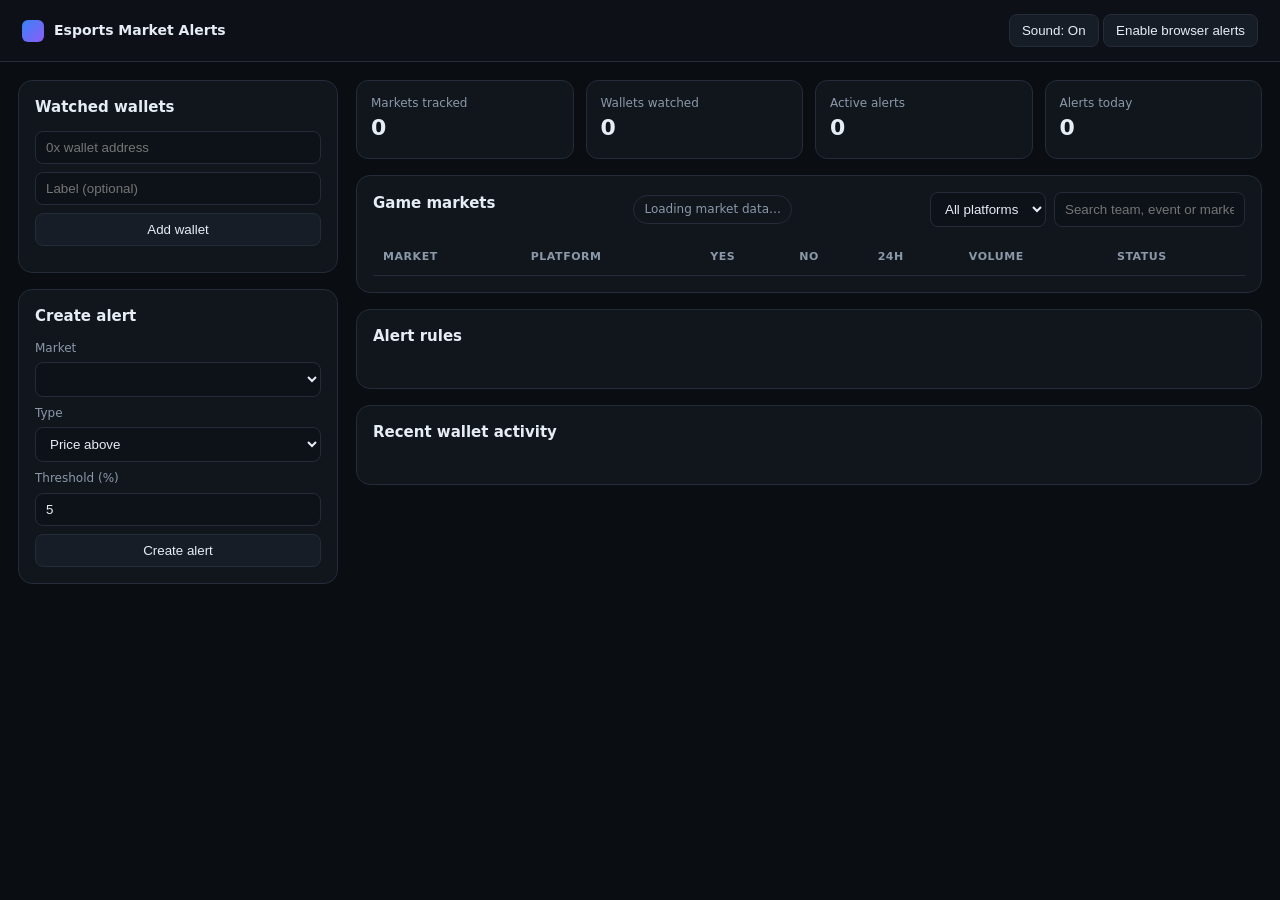
==== new/index.html @ 83a412f8 "included api" ====
<!doctype html>
<html lang="en">
<head>
<meta charset="utf-8">
<meta name="viewport" content="width=device-width, initial-scale=1">
<title>Esports Market Alerts</title>
<link rel="stylesheet" href="styles.css">
</head>
<body>
<header class="topbar">
  <div class="brand"><span class="logo"></span> Esports Market Alerts</div>
  <div class="top-actions">
    <button id="sound-toggle" class="ghost">Sound: On</button>
    <button id="browser-notifications" class="ghost">Enable browser alerts</button>
  </div>
</header>

<main class="layout">
  <aside class="sidebar">
    <section class="panel">
      <h2>Watched wallets</h2>
      <form id="wallet-form">
        <input id="wallet-address" placeholder="0x wallet address" required>
        <input id="wallet-label" placeholder="Label (optional)">
        <button type="submit">Add wallet</button>
      </form>
      <ul id="wallet-list" class="wallet-list"></ul>
    </section>

    <section class="panel">
      <h2>Create alert</h2>
      <form id="alert-form">
        <label>Market<select id="alert-market"></select></label>
        <label>Type
          <select id="alert-type">
            <option value="price_above">Price above</option>
            <option value="price_below">Price below</option>
            <option value="move">Price moves by</option>
            <option value="wallet_bet">Watched wallet bets</option>
          </select>
        </label>
        <label id="threshold-wrap">Threshold (%)<input id="alert-threshold" type="number" min="0.1" step="0.1" value="5"></label>
        <button type="submit">Create alert</button>
      </form>
    </section>
  </aside>

  <section class="content">
    <div class="stats">
      <div class="stat"><span>Markets tracked</span><strong id="stat-markets">0</strong></div>
      <div class="stat"><span>Wallets watched</span><strong id="stat-wallets">0</strong></div>
      <div class="stat"><span>Active alerts</span><strong id="stat-alerts">0</strong></div>
      <div class="stat"><span>Alerts today</span><strong id="stat-triggered">0</strong></div>
    </div>

    <div class="panel">
      <div class="panel-head">
        <h2>Game markets</h2>
        <span id="data-source" class="source">Loading market data…</span>
        <div class="filters">
          <select id="platform-filter">
            <option value="all">All platforms</option>
            <option value="polymarket">Polymarket</option>
            <option value="kalshi">Kalshi</option>
          </select>
          <input id="search" placeholder="Search team, event or market">
        </div>
      </div>
      <div class="table-wrap">
        <table>
          <thead><tr><th>Market</th><th>Platform</th><th>Yes</th><th>No</th><th>24h</th><th>Volume</th><th>Status</th></tr></thead>
          <tbody id="market-rows"></tbody>
        </table>
      </div>
    </div>

    <div class="panel">
      <div class="panel-head"><h2>Alert rules</h2></div>
      <ul id="alert-list" class="rule-list"></ul>
    </div>

    <div class="panel">
      <div class="panel-head"><h2>Recent wallet activity</h2></div>
      <ul id="activity-feed" class="activity"></ul>
    </div>
  </section>
</main>

<div id="toast-stack"></div>
<script src="js/mockData.js"></script>
<script src="js/app.js"></script>
<script src="js/polymarketApi.js"></script>
</body>
</html>
---- new/styles.css ----
:root{--bg:#0a0d12;--panel:#11161d;--panel-2:#161d26;--line:#232c38;--text:#e7edf5;--muted:#8b98a9;--green:#22c55e;--red:#ef4444;--blue:#3b82f6;--purple:#8b5cf6;--amber:#f59e0b}
*{box-sizing:border-box}body{margin:0;background:var(--bg);color:var(--text);font:14px/1.45 Inter,system-ui,sans-serif}
.topbar{display:flex;justify-content:space-between;align-items:center;padding:14px 22px;border-bottom:1px solid var(--line);background:#0d1117}
.brand{display:flex;gap:10px;align-items:center;font-weight:700}.logo{width:22px;height:22px;border-radius:6px;background:linear-gradient(135deg,var(--blue),var(--purple))}
button{background:var(--panel-2);color:var(--text);border:1px solid var(--line);border-radius:8px;padding:8px 12px;cursor:pointer}button:hover{border-color:#3a4757}
input,select{background:#0d1218;border:1px solid var(--line);color:var(--text);border-radius:8px;padding:8px 10px;width:100%}
.layout{display:grid;grid-template-columns:320px 1fr;gap:18px;padding:18px;max-width:1500px;margin:auto}
.sidebar{display:flex;flex-direction:column;gap:16px}.content{display:flex;flex-direction:column;gap:16px}
.panel{background:var(--panel);border:1px solid var(--line);border-radius:14px;padding:16px}.panel h2{margin:0 0 12px;font-size:15px}
.panel-head{display:flex;justify-content:space-between;align-items:center;gap:12px;margin-bottom:12px}
form{display:flex;flex-direction:column;gap:8px}label{display:flex;flex-direction:column;gap:5px;color:var(--muted);font-size:12px}
.wallet-list,.rule-list,.activity{list-style:none;margin:10px 0 0;padding:0;display:flex;flex-direction:column;gap:8px}
.wallet-list li,.rule-list li,.activity li{background:var(--panel-2);border:1px solid var(--line);border-radius:10px;padding:10px}
.wallet-list .addr{font-family:ui-monospace,monospace;font-size:12px;color:var(--muted)}
.remove{background:none;border:none;color:var(--red);padding:2px 6px}
.stats{display:grid;grid-template-columns:repeat(4,1fr);gap:12px}.stat{background:var(--panel);border:1px solid var(--line);border-radius:12px;padding:14px}
.stat span{display:block;color:var(--muted);font-size:12px}.stat strong{font-size:22px}
.table-wrap{overflow:auto}table{width:100%;border-collapse:collapse;min-width:760px}
th,td{text-align:left;padding:10px;border-bottom:1px solid var(--line);white-space:nowrap}th{color:var(--muted);font-size:11px;text-transform:uppercase;letter-spacing:.05em}
.up{color:var(--green)}.down{color:var(--red)}.badge{padding:3px 8px;border-radius:999px;font-size:11px;border:1px solid var(--line)}
.badge.live{color:var(--green);border-color:rgba(34,197,94,.4)}.badge.closed{color:var(--muted)}
.filters{display:flex;gap:8px}.filters select,.filters input{width:auto}
.source{font-size:12px;color:var(--muted);border:1px solid var(--line);padding:5px 10px;border-radius:999px}
.source.live{color:var(--green);border-color:rgba(34,197,94,.4)}.source.fallback{color:var(--amber);border-color:rgba(245,158,11,.4)}
#toast-stack{position:fixed;right:18px;bottom:18px;display:flex;flex-direction:column;gap:8px;z-index:50}
.toast{background:#161d26;border:1px solid var(--line);border-left:3px solid var(--blue);padding:12px 14px;border-radius:10px;min-width:290px;box-shadow:0 10px 30px rgba(0,0,0,.35)}
.toast.alert{border-left-color:var(--amber)}
@media(max-width:980px){.layout{grid-template-columns:1fr}.stats{grid-template-columns:repeat(2,1fr)}}
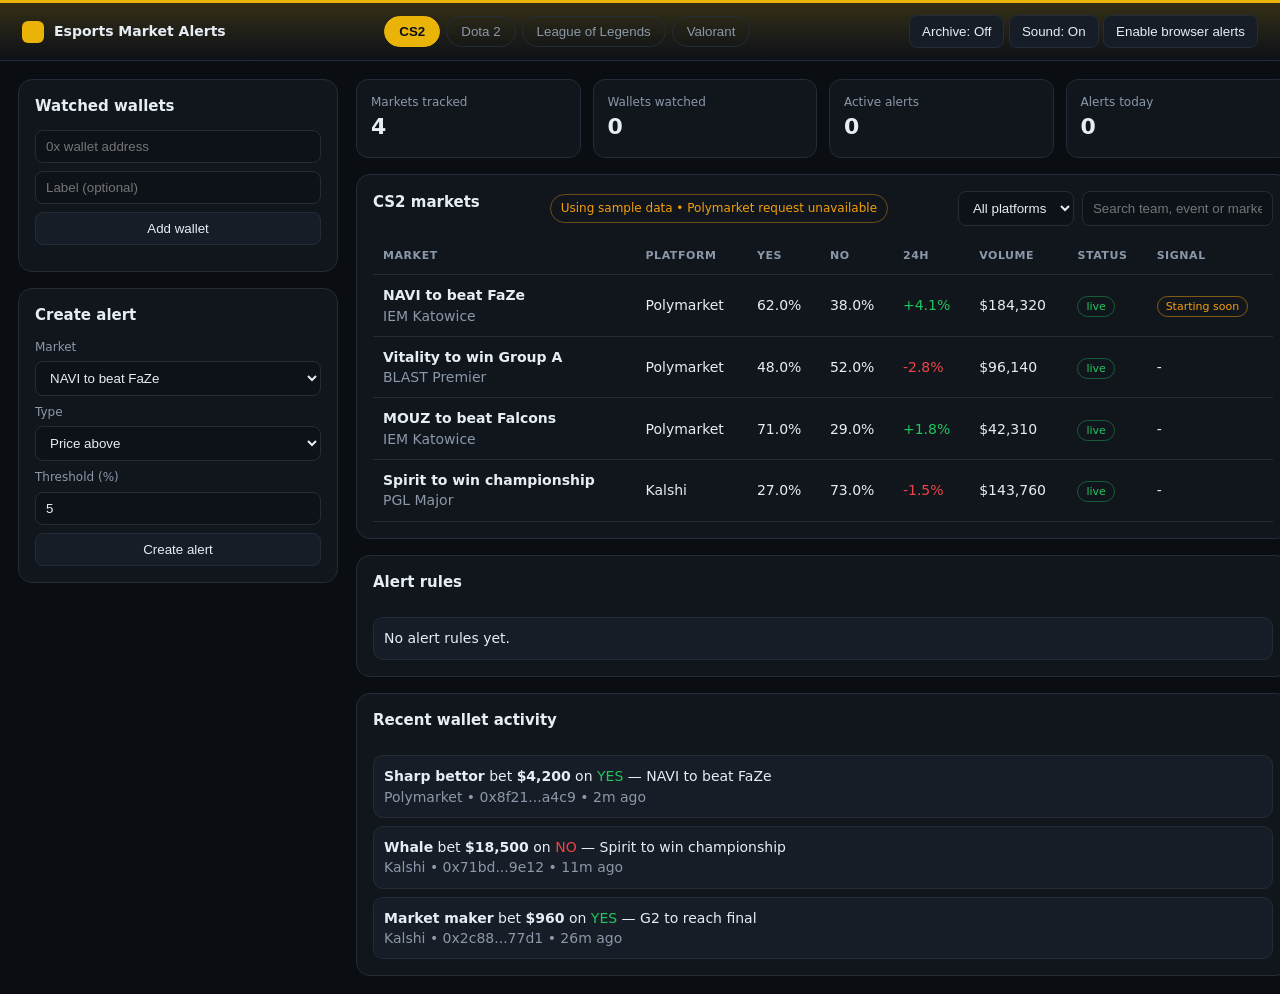
==== commit e7034c00: "fixed file order" ====
--- a/new/index.html
+++ b/new/index.html
@@ -6,10 +6,17 @@
 <title>Esports Market Alerts</title>
 <link rel="stylesheet" href="styles.css">
 </head>
-<body>
+<body data-game="cs2">
 <header class="topbar">
   <div class="brand"><span class="logo"></span> Esports Market Alerts</div>
+  <nav class="game-tabs" id="game-tabs">
+    <button class="game-tab active" data-game="cs2">CS2</button>
+    <button class="game-tab" data-game="dota2">Dota 2</button>
+    <button class="game-tab" data-game="lol">League of Legends</button>
+    <button class="game-tab" data-game="valorant">Valorant</button>
+  </nav>
   <div class="top-actions">
+    <button id="archive-toggle" class="ghost">Archive: Off</button>
     <button id="sound-toggle" class="ghost">Sound: On</button>
     <button id="browser-notifications" class="ghost">Enable browser alerts</button>
   </div>
@@ -55,7 +62,7 @@
 
     <div class="panel">
       <div class="panel-head">
-        <h2>Game markets</h2>
+        <h2 id="game-title">CS2 markets</h2>
         <span id="data-source" class="source">Loading market data…</span>
         <div class="filters">
           <select id="platform-filter">
@@ -68,7 +75,7 @@
       </div>
       <div class="table-wrap">
         <table>
-          <thead><tr><th>Market</th><th>Platform</th><th>Yes</th><th>No</th><th>24h</th><th>Volume</th><th>Status</th></tr></thead>
+          <thead><tr><th>Market</th><th>Platform</th><th>Yes</th><th>No</th><th>24h</th><th>Volume</th><th>Status</th><th>Signal</th></tr></thead>
           <tbody id="market-rows"></tbody>
         </table>
       </div>
--- a/new/styles.css
+++ b/new/styles.css
@@ -1,13 +1,19 @@
-:root{--bg:#0a0d12;--panel:#11161d;--panel-2:#161d26;--line:#232c38;--text:#e7edf5;--muted:#8b98a9;--green:#22c55e;--red:#ef4444;--blue:#3b82f6;--purple:#8b5cf6;--amber:#f59e0b}
+:root{--bg:#0a0d12;--panel:#11161d;--panel-2:#161d26;--line:#232c38;--text:#e7edf5;--muted:#8b98a9;--green:#22c55e;--red:#ef4444;--blue:#3b82f6;--purple:#8b5cf6;--amber:#f59e0b;--accent:#eab308}
+body[data-game="cs2"]{--accent:#eab308}
+body[data-game="dota2"]{--accent:#ef4444}
+body[data-game="lol"]{--accent:#3b82f6}
+body[data-game="valorant"]{--accent:#22d3ee}
 *{box-sizing:border-box}body{margin:0;background:var(--bg);color:var(--text);font:14px/1.45 Inter,system-ui,sans-serif}
-.topbar{display:flex;justify-content:space-between;align-items:center;padding:14px 22px;border-bottom:1px solid var(--line);background:#0d1117}
-.brand{display:flex;gap:10px;align-items:center;font-weight:700}.logo{width:22px;height:22px;border-radius:6px;background:linear-gradient(135deg,var(--blue),var(--purple))}
+.topbar{display:flex;justify-content:space-between;align-items:center;gap:14px;padding:12px 22px;border-bottom:1px solid var(--line);background:linear-gradient(180deg,color-mix(in srgb,var(--accent) 18%,#0d1117),#0d1117);border-top:3px solid var(--accent)}
+.brand{display:flex;gap:10px;align-items:center;font-weight:700}.logo{width:22px;height:22px;border-radius:6px;background:var(--accent)}
+.game-tabs{display:flex;gap:6px}.game-tab{background:transparent;border:1px solid var(--line);color:var(--muted);border-radius:999px;padding:7px 14px}
+.game-tab.active{color:#0b0f14;background:var(--accent);border-color:var(--accent);font-weight:700}
 button{background:var(--panel-2);color:var(--text);border:1px solid var(--line);border-radius:8px;padding:8px 12px;cursor:pointer}button:hover{border-color:#3a4757}
 input,select{background:#0d1218;border:1px solid var(--line);color:var(--text);border-radius:8px;padding:8px 10px;width:100%}
 .layout{display:grid;grid-template-columns:320px 1fr;gap:18px;padding:18px;max-width:1500px;margin:auto}
 .sidebar{display:flex;flex-direction:column;gap:16px}.content{display:flex;flex-direction:column;gap:16px}
 .panel{background:var(--panel);border:1px solid var(--line);border-radius:14px;padding:16px}.panel h2{margin:0 0 12px;font-size:15px}
-.panel-head{display:flex;justify-content:space-between;align-items:center;gap:12px;margin-bottom:12px}
+.panel-head{display:flex;justify-content:space-between;align-items:center;gap:12px;margin-bottom:12px;flex-wrap:wrap}
 form{display:flex;flex-direction:column;gap:8px}label{display:flex;flex-direction:column;gap:5px;color:var(--muted);font-size:12px}
 .wallet-list,.rule-list,.activity{list-style:none;margin:10px 0 0;padding:0;display:flex;flex-direction:column;gap:8px}
 .wallet-list li,.rule-list li,.activity li{background:var(--panel-2);border:1px solid var(--line);border-radius:10px;padding:10px}
@@ -15,14 +21,19 @@
 .remove{background:none;border:none;color:var(--red);padding:2px 6px}
 .stats{display:grid;grid-template-columns:repeat(4,1fr);gap:12px}.stat{background:var(--panel);border:1px solid var(--line);border-radius:12px;padding:14px}
 .stat span{display:block;color:var(--muted);font-size:12px}.stat strong{font-size:22px}
-.table-wrap{overflow:auto}table{width:100%;border-collapse:collapse;min-width:760px}
+.table-wrap{overflow:auto}table{width:100%;border-collapse:collapse;min-width:900px}
 th,td{text-align:left;padding:10px;border-bottom:1px solid var(--line);white-space:nowrap}th{color:var(--muted);font-size:11px;text-transform:uppercase;letter-spacing:.05em}
-.up{color:var(--green)}.down{color:var(--red)}.badge{padding:3px 8px;border-radius:999px;font-size:11px;border:1px solid var(--line)}
-.badge.live{color:var(--green);border-color:rgba(34,197,94,.4)}.badge.closed{color:var(--muted)}
+.up{color:var(--green)}.down{color:var(--red)}
+tr.suspicious{background:rgba(245,158,11,.10);box-shadow:inset 3px 0 0 var(--amber)}
+.badge{padding:3px 8px;border-radius:999px;font-size:11px;border:1px solid var(--line)}
+.badge.live{color:var(--green);border-color:rgba(34,197,94,.4)}
+.badge.closed{color:var(--muted)}
+.badge.suspicious{color:#0b0f14;background:var(--amber);border-color:var(--amber);font-weight:700}
+.badge.starting{color:var(--amber);border-color:rgba(245,158,11,.5)}
 .filters{display:flex;gap:8px}.filters select,.filters input{width:auto}
 .source{font-size:12px;color:var(--muted);border:1px solid var(--line);padding:5px 10px;border-radius:999px}
 .source.live{color:var(--green);border-color:rgba(34,197,94,.4)}.source.fallback{color:var(--amber);border-color:rgba(245,158,11,.4)}
 #toast-stack{position:fixed;right:18px;bottom:18px;display:flex;flex-direction:column;gap:8px;z-index:50}
 .toast{background:#161d26;border:1px solid var(--line);border-left:3px solid var(--blue);padding:12px 14px;border-radius:10px;min-width:290px;box-shadow:0 10px 30px rgba(0,0,0,.35)}
 .toast.alert{border-left-color:var(--amber)}
-@media(max-width:980px){.layout{grid-template-columns:1fr}.stats{grid-template-columns:repeat(2,1fr)}}+@media(max-width:1080px){.topbar{flex-wrap:wrap}.layout{grid-template-columns:1fr}.stats{grid-template-columns:repeat(2,1fr)}}
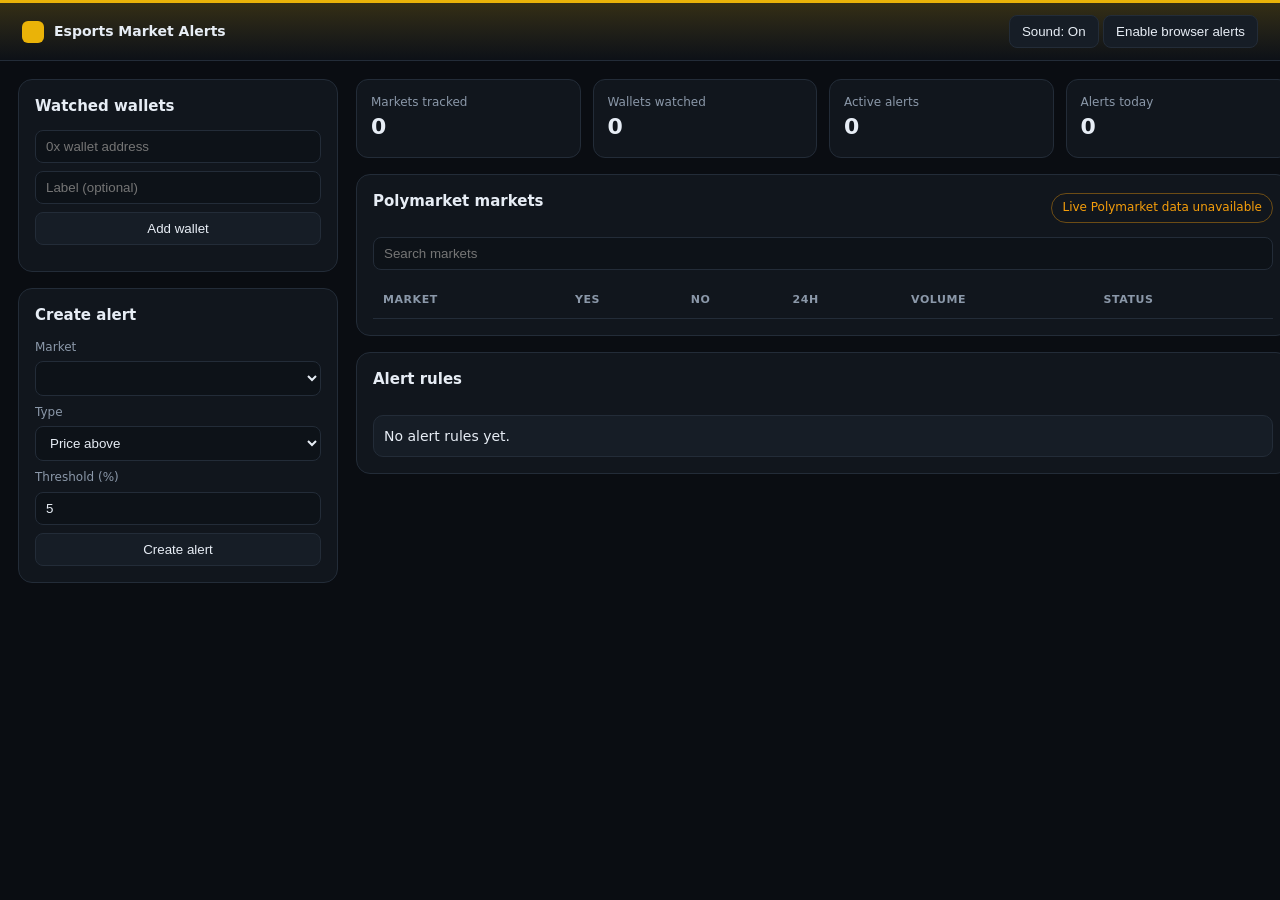
==== commit 0ee66d74: "fix" ====
--- a/new/index.html
+++ b/new/index.html
@@ -1,101 +1,83 @@
 <!doctype html>
 <html lang="en">
 <head>
-<meta charset="utf-8">
-<meta name="viewport" content="width=device-width, initial-scale=1">
-<title>Esports Market Alerts</title>
-<link rel="stylesheet" href="styles.css">
+  <meta charset="utf-8">
+  <meta name="viewport" content="width=device-width, initial-scale=1">
+  <title>Esports Market Alerts</title>
+  <link rel="stylesheet" href="styles.css">
 </head>
-<body data-game="cs2">
-<header class="topbar">
-  <div class="brand"><span class="logo"></span> Esports Market Alerts</div>
-  <nav class="game-tabs" id="game-tabs">
-    <button class="game-tab active" data-game="cs2">CS2</button>
-    <button class="game-tab" data-game="dota2">Dota 2</button>
-    <button class="game-tab" data-game="lol">League of Legends</button>
-    <button class="game-tab" data-game="valorant">Valorant</button>
-  </nav>
-  <div class="top-actions">
-    <button id="archive-toggle" class="ghost">Archive: Off</button>
-    <button id="sound-toggle" class="ghost">Sound: On</button>
-    <button id="browser-notifications" class="ghost">Enable browser alerts</button>
-  </div>
-</header>
+<body>
+  <header class="topbar">
+    <div class="brand"><span class="logo"></span> Esports Market Alerts</div>
+    <div class="top-actions">
+      <button id="sound-toggle">Sound: On</button>
+      <button id="browser-notifications">Enable browser alerts</button>
+    </div>
+  </header>
 
-<main class="layout">
-  <aside class="sidebar">
-    <section class="panel">
-      <h2>Watched wallets</h2>
-      <form id="wallet-form">
-        <input id="wallet-address" placeholder="0x wallet address" required>
-        <input id="wallet-label" placeholder="Label (optional)">
-        <button type="submit">Add wallet</button>
-      </form>
-      <ul id="wallet-list" class="wallet-list"></ul>
-    </section>
+  <main class="layout">
+    <aside class="sidebar">
+      <section class="panel">
+        <h2>Watched wallets</h2>
+        <form id="wallet-form">
+          <input id="wallet-address" placeholder="0x wallet address" required>
+          <input id="wallet-label" placeholder="Label (optional)">
+          <button type="submit">Add wallet</button>
+        </form>
+        <ul id="wallet-list" class="wallet-list"></ul>
+      </section>
 
-    <section class="panel">
-      <h2>Create alert</h2>
-      <form id="alert-form">
-        <label>Market<select id="alert-market"></select></label>
-        <label>Type
-          <select id="alert-type">
-            <option value="price_above">Price above</option>
-            <option value="price_below">Price below</option>
-            <option value="move">Price moves by</option>
-            <option value="wallet_bet">Watched wallet bets</option>
-          </select>
-        </label>
-        <label id="threshold-wrap">Threshold (%)<input id="alert-threshold" type="number" min="0.1" step="0.1" value="5"></label>
-        <button type="submit">Create alert</button>
-      </form>
-    </section>
-  </aside>
+      <section class="panel">
+        <h2>Create alert</h2>
+        <form id="alert-form">
+          <label>Market<select id="alert-market"></select></label>
+          <label>Type
+            <select id="alert-type">
+              <option value="price_above">Price above</option>
+              <option value="price_below">Price below</option>
+              <option value="move">Price moves by</option>
+            </select>
+          </label>
+          <label id="threshold-wrap">Threshold (%)<input id="alert-threshold" type="number" min="0.1" step="0.1" value="5"></label>
+          <button type="submit">Create alert</button>
+        </form>
+      </section>
+    </aside>
 
-  <section class="content">
-    <div class="stats">
-      <div class="stat"><span>Markets tracked</span><strong id="stat-markets">0</strong></div>
-      <div class="stat"><span>Wallets watched</span><strong id="stat-wallets">0</strong></div>
-      <div class="stat"><span>Active alerts</span><strong id="stat-alerts">0</strong></div>
-      <div class="stat"><span>Alerts today</span><strong id="stat-triggered">0</strong></div>
-    </div>
+    <section class="content">
+      <div class="stats">
+        <div class="stat"><span>Markets tracked</span><strong id="stat-markets">0</strong></div>
+        <div class="stat"><span>Wallets watched</span><strong id="stat-wallets">0</strong></div>
+        <div class="stat"><span>Active alerts</span><strong id="stat-alerts">0</strong></div>
+        <div class="stat"><span>Alerts today</span><strong id="stat-triggered">0</strong></div>
+      </div>
 
-    <div class="panel">
-      <div class="panel-head">
-        <h2 id="game-title">CS2 markets</h2>
-        <span id="data-source" class="source">Loading market data…</span>
-        <div class="filters">
-          <select id="platform-filter">
-            <option value="all">All platforms</option>
-            <option value="polymarket">Polymarket</option>
-            <option value="kalshi">Kalshi</option>
-          </select>
-          <input id="search" placeholder="Search team, event or market">
+      <div class="panel">
+        <div class="panel-head">
+          <h2>Polymarket markets</h2>
+          <span id="data-source" class="source">Loading live Polymarket data…</span>
+          <input id="search" placeholder="Search markets">
+        </div>
+        <div class="table-wrap">
+          <table>
+            <thead>
+              <tr><th>Market</th><th>Yes</th><th>No</th><th>24h</th><th>Volume</th><th>Status</th></tr>
+            </thead>
+            <tbody id="market-rows"></tbody>
+          </table>
         </div>
       </div>
-      <div class="table-wrap">
-        <table>
-          <thead><tr><th>Market</th><th>Platform</th><th>Yes</th><th>No</th><th>24h</th><th>Volume</th><th>Status</th><th>Signal</th></tr></thead>
-          <tbody id="market-rows"></tbody>
-        </table>
+
+      <div class="panel">
+        <div class="panel-head"><h2>Alert rules</h2></div>
+        <ul id="alert-list" class="rule-list"></ul>
       </div>
-    </div>
+    </section>
+  </main>
 
-    <div class="panel">
-      <div class="panel-head"><h2>Alert rules</h2></div>
-      <ul id="alert-list" class="rule-list"></ul>
-    </div>
+  <div id="toast-stack"></div>
 
-    <div class="panel">
-      <div class="panel-head"><h2>Recent wallet activity</h2></div>
-      <ul id="activity-feed" class="activity"></ul>
-    </div>
-  </section>
-</main>
-
-<div id="toast-stack"></div>
-<script src="js/mockData.js"></script>
-<script src="js/app.js"></script>
-<script src="js/polymarketApi.js"></script>
+  <script src="js/app.js"></script>
+  <script src="js/polymarketApi.js"></script>
 </body>
 </html>
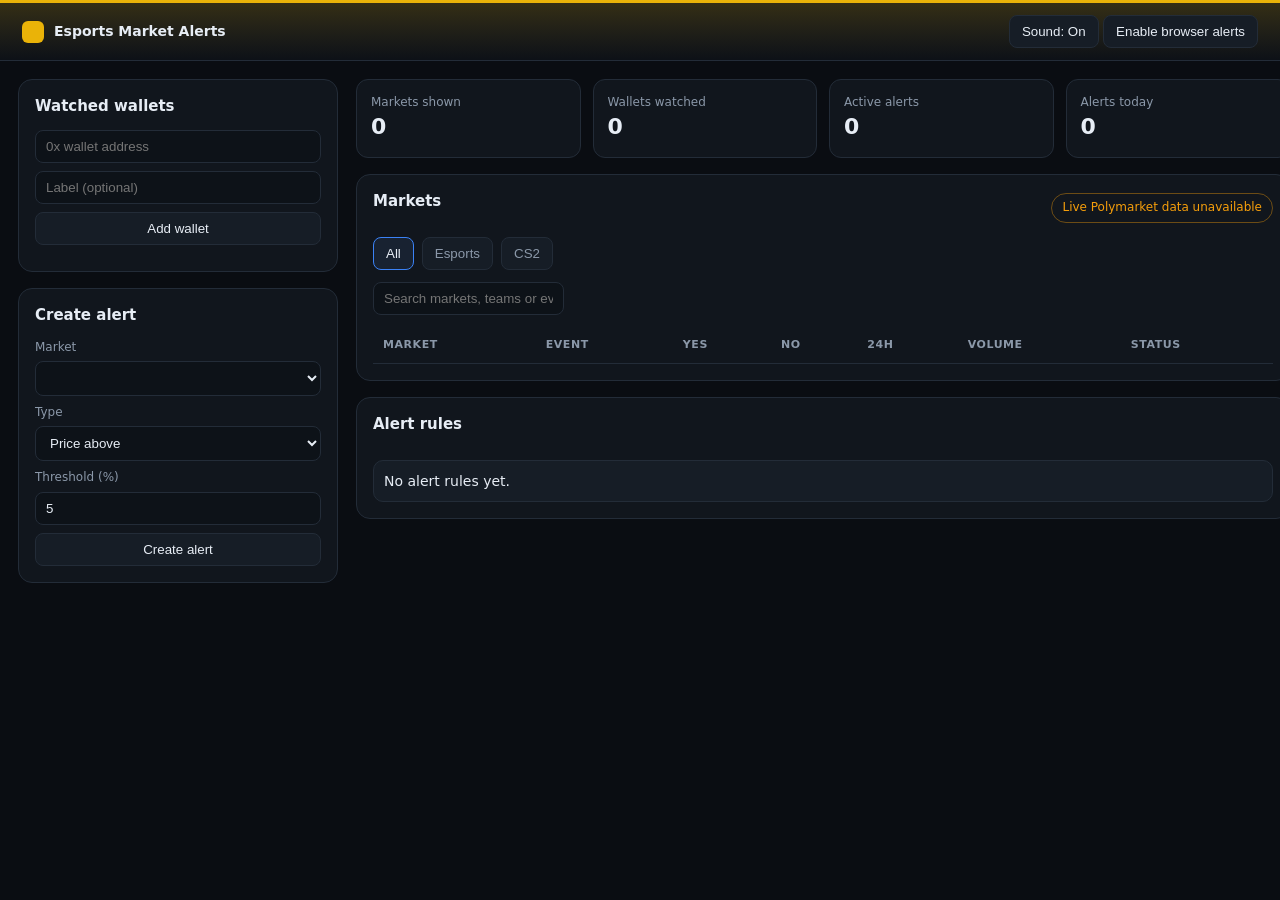
==== commit b36250c4: "fix" ====
--- a/new/index.html
+++ b/new/index.html
@@ -46,7 +46,7 @@
 
     <section class="content">
       <div class="stats">
-        <div class="stat"><span>Markets tracked</span><strong id="stat-markets">0</strong></div>
+        <div class="stat"><span>Markets shown</span><strong id="stat-markets">0</strong></div>
         <div class="stat"><span>Wallets watched</span><strong id="stat-wallets">0</strong></div>
         <div class="stat"><span>Active alerts</span><strong id="stat-alerts">0</strong></div>
         <div class="stat"><span>Alerts today</span><strong id="stat-triggered">0</strong></div>
@@ -54,14 +54,24 @@
 
       <div class="panel">
         <div class="panel-head">
-          <h2>Polymarket markets</h2>
+          <h2>Markets</h2>
           <span id="data-source" class="source">Loading live Polymarket data…</span>
-          <input id="search" placeholder="Search markets">
         </div>
+
+        <div class="tabs">
+          <button class="tab active" data-tab="all">All</button>
+          <button class="tab" data-tab="esports">Esports</button>
+          <button class="tab" data-tab="cs2">CS2</button>
+        </div>
+
+        <div class="filters">
+          <input id="search" placeholder="Search markets, teams or events">
+        </div>
+
         <div class="table-wrap">
           <table>
             <thead>
-              <tr><th>Market</th><th>Yes</th><th>No</th><th>24h</th><th>Volume</th><th>Status</th></tr>
+              <tr><th>Market</th><th>Event</th><th>Yes</th><th>No</th><th>24h</th><th>Volume</th><th>Status</th></tr>
             </thead>
             <tbody id="market-rows"></tbody>
           </table>
--- a/new/styles.css
+++ b/new/styles.css
@@ -36,4 +36,8 @@
 #toast-stack{position:fixed;right:18px;bottom:18px;display:flex;flex-direction:column;gap:8px;z-index:50}
 .toast{background:#161d26;border:1px solid var(--line);border-left:3px solid var(--blue);padding:12px 14px;border-radius:10px;min-width:290px;box-shadow:0 10px 30px rgba(0,0,0,.35)}
 .toast.alert{border-left-color:var(--amber)}
-@media(max-width:1080px){.topbar{flex-wrap:wrap}.layout{grid-template-columns:1fr}.stats{grid-template-columns:repeat(2,1fr)}}+@media(max-width:1080px){.topbar{flex-wrap:wrap}.layout{grid-template-columns:1fr}.stats{grid-template-columns:repeat(2,1fr)}}
+.tabs{display:flex;gap:8px;margin-bottom:12px}
+.tab{background:var(--panel-2);border:1px solid var(--line);color:var(--muted)}
+.tab.active{color:var(--text);border-color:var(--blue);background:#182231}
+.filters{margin-bottom:12px}
